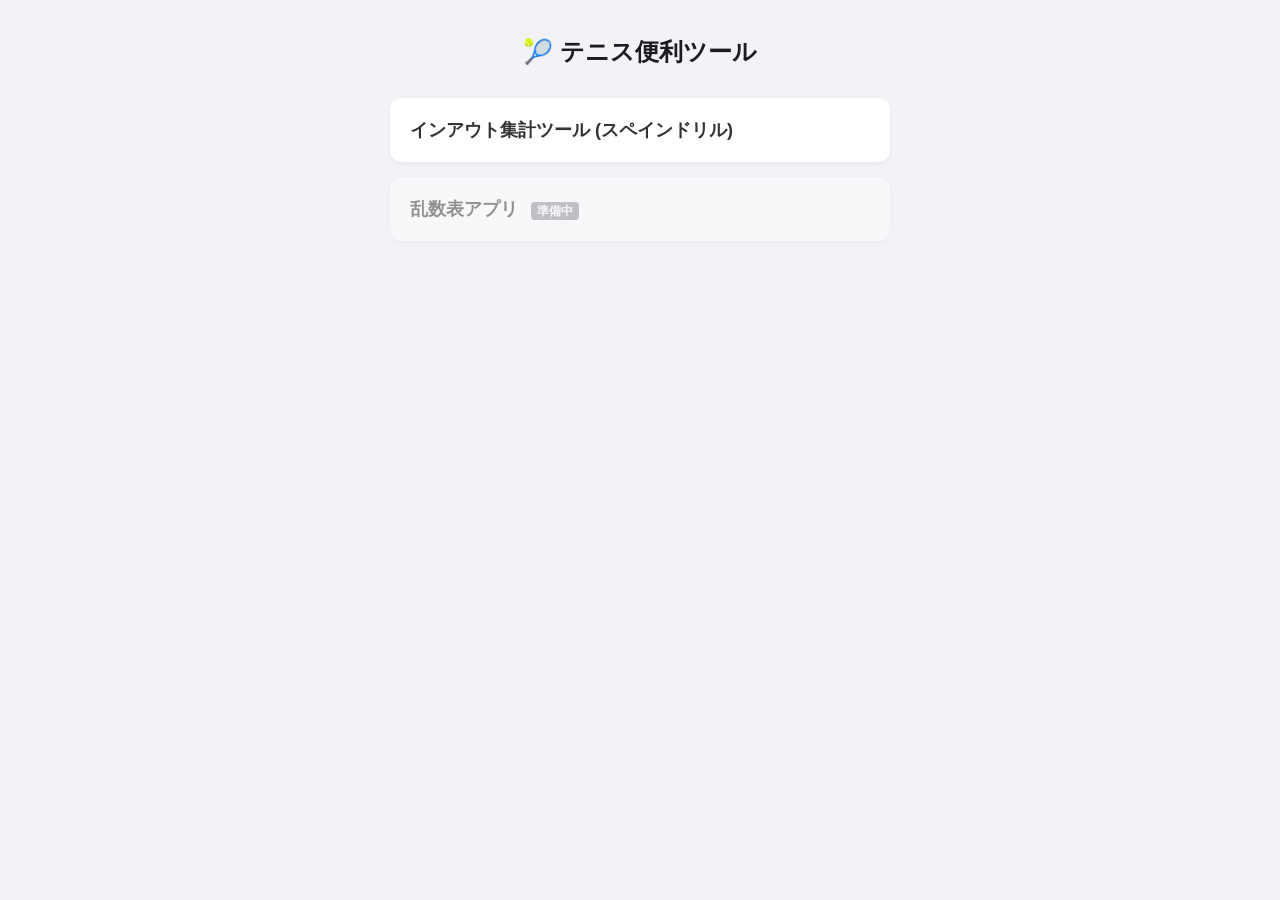
==== index.html @ 8fc0bf63 "Add files via upload" ====
<!DOCTYPE html>
<html lang="ja">
<head>
  <meta charset="UTF-8">
  <meta name="viewport" content="width=device-width, initial-scale=1.0">
  <title>テニスツール集</title>
  <style>
    body {
      font-family: -apple-system, BlinkMacSystemFont, "Segoe UI", Roboto, sans-serif;
      max-width: 500px;
      margin: 0 auto;
      padding: 20px;
      background-color: #f2f2f7;
    }
    h1 { text-align: center; color: #1c1c1e; font-size: 24px; }
    .menu-list { display: flex; flex-direction: column; gap: 15px; margin-top: 30px; }
    .menu-card {
      display: block;
      background: white;
      padding: 20px;
      border-radius: 12px;
      text-decoration: none;
      color: #333;
      box-shadow: 0 2px 5px rgba(0,0,0,0.05);
      font-weight: bold;
      font-size: 18px;
      transition: background 0.2s;
    }
    .menu-card:active { background: #e5e5ea; }
    .disabled { opacity: 0.5; pointer-events: none; }
    .badge { font-size: 12px; background: #8e8e93; color: white; padding: 2px 6px; border-radius: 4px; margin-left: 8px; }
  </style>
</head>
<body>
  <h1>🎾 テニス便利ツール</h1>
  <div class="menu-list">
    <a href="spain-drill.html" class="menu-card">
      インアウト集計ツール (スペインドリル)
    </a>
    <a href="#" class="menu-card disabled">
      乱数表アプリ <span class="badge">準備中</span>
    </a>
  </div>
</body>
</html>
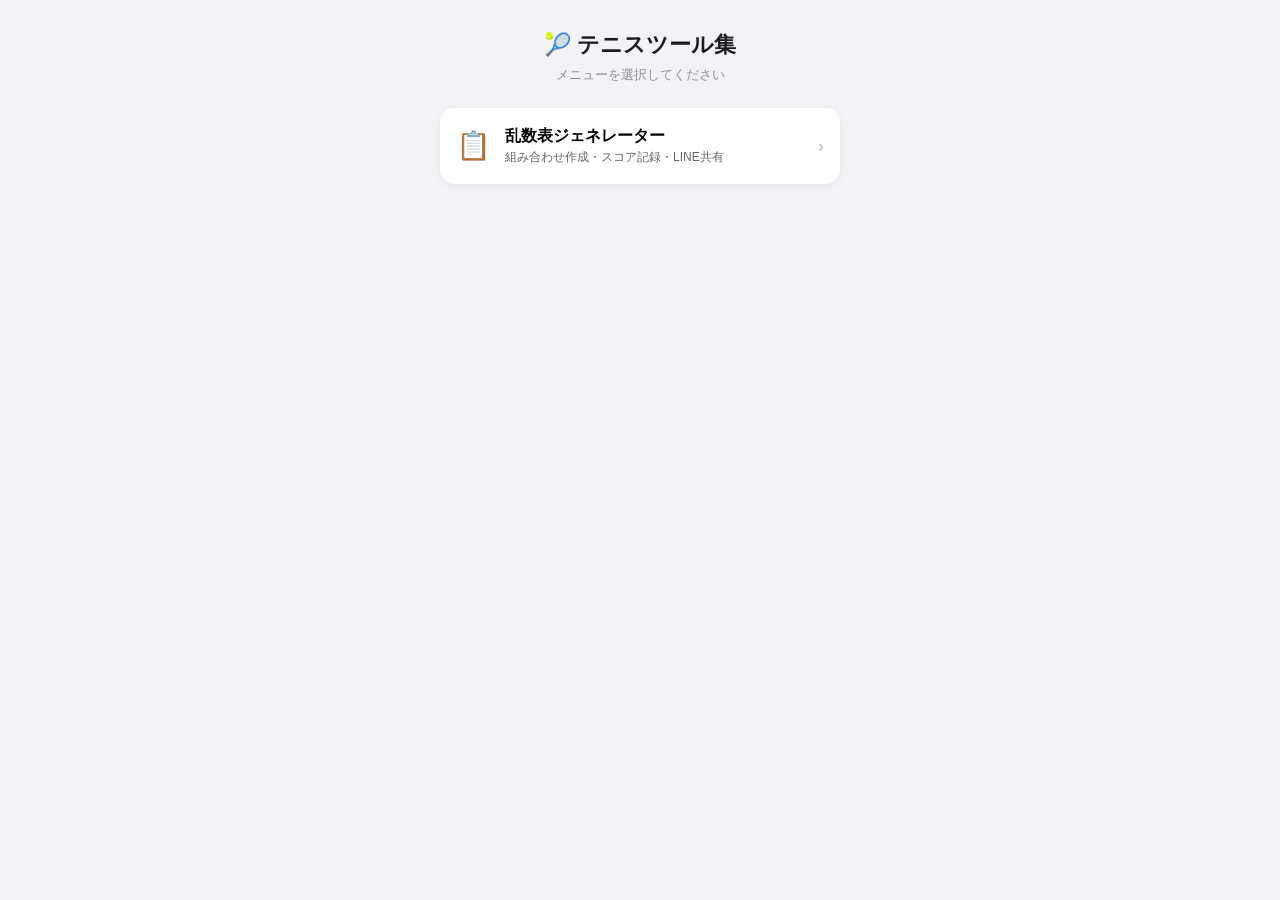
==== commit 21eed863: "Add files via upload 乱数表を追加" ====
--- a/index.html
+++ b/index.html
@@ -2,44 +2,115 @@
 <html lang="ja">
 <head>
   <meta charset="UTF-8">
-  <meta name="viewport" content="width=device-width, initial-scale=1.0">
-  <title>テニスツール集</title>
+  <meta name="viewport" content="width=device-width, initial-scale=1.0, maximum-scale=1.0, user-scalable=no">
+  <title>テニス ポータル</title>
   <style>
     body {
       font-family: -apple-system, BlinkMacSystemFont, "Segoe UI", Roboto, sans-serif;
-      max-width: 500px;
+      margin: 0;
+      padding: 20px 16px;
+      background-color: #f2f2f7;
+      color: #1c1c1e;
+      touch-action: manipulation;
+    }
+    
+    .header {
+      text-align: center;
+      margin-bottom: 24px;
+      margin-top: 10px;
+    }
+    .header h1 {
+      font-size: 22px;
+      margin: 0 0 6px 0;
+    }
+    .header p {
+      font-size: 13px;
+      color: #8e8e93;
+      margin: 0;
+    }
+
+    .card-list {
+      display: flex;
+      flex-direction: column;
+      gap: 16px;
+      max-width: 400px;
       margin: 0 auto;
-      padding: 20px;
-      background-color: #f2f2f7;
     }
-    h1 { text-align: center; color: #1c1c1e; font-size: 24px; }
-    .menu-list { display: flex; flex-direction: column; gap: 15px; margin-top: 30px; }
-    .menu-card {
-      display: block;
+
+    .app-card {
       background: white;
-      padding: 20px;
-      border-radius: 12px;
+      border-radius: 14px;
+      padding: 18px 16px;
       text-decoration: none;
-      color: #333;
-      box-shadow: 0 2px 5px rgba(0,0,0,0.05);
+      color: inherit;
+      box-shadow: 0 2px 6px rgba(0,0,0,0.06);
+      display: flex;
+      align-items: center;
+      justify-content: space-between;
+      transition: transform 0.1s ease, background-color 0.1s ease;
+    }
+
+    .app-card:active {
+      transform: scale(0.98);
+      background-color: #f9f9fb;
+    }
+
+    .card-info {
+      display: flex;
+      align-items: center;
+      gap: 14px;
+    }
+
+    .card-icon {
+      font-size: 28px;
+      line-height: 1;
+    }
+
+    .card-text {
+      display: flex;
+      flex-direction: column;
+    }
+
+    .card-title {
+      font-size: 16px;
       font-weight: bold;
+      color: #000;
+      margin-bottom: 2px;
+    }
+
+    .card-desc {
+      font-size: 12px;
+      color: #666;
+    }
+
+    .chevron {
+      color: #c7c7cc;
       font-size: 18px;
-      transition: background 0.2s;
+      font-weight: bold;
     }
-    .menu-card:active { background: #e5e5ea; }
-    .disabled { opacity: 0.5; pointer-events: none; }
-    .badge { font-size: 12px; background: #8e8e93; color: white; padding: 2px 6px; border-radius: 4px; margin-left: 8px; }
   </style>
 </head>
+
 <body>
-  <h1>🎾 テニス便利ツール</h1>
-  <div class="menu-list">
-    <a href="spain-drill.html" class="menu-card">
-      インアウト集計ツール (スペインドリル)
-    </a>
-    <a href="#" class="menu-card disabled">
-      乱数表アプリ <span class="badge">準備中</span>
+
+  <div class="header">
+    <h1>🎾 テニスツール集</h1>
+    <p>メニューを選択してください</p>
+  </div>
+
+  <div class="card-list">
+    <!-- 乱数表ジェネレーターへのリンク -->
+    <a href="ransu.html" class="app-card">
+      <div class="card-info">
+        <span class="card-icon">📋</span>
+        <div class="card-text">
+          <span class="card-title">乱数表ジェネレーター</span>
+          <span class="card-desc">組み合わせ作成・スコア記録・LINE共有</span>
+        </div>
+      </div>
+      <span class="chevron">›</span>
     </a>
   </div>
+
 </body>
 </html>
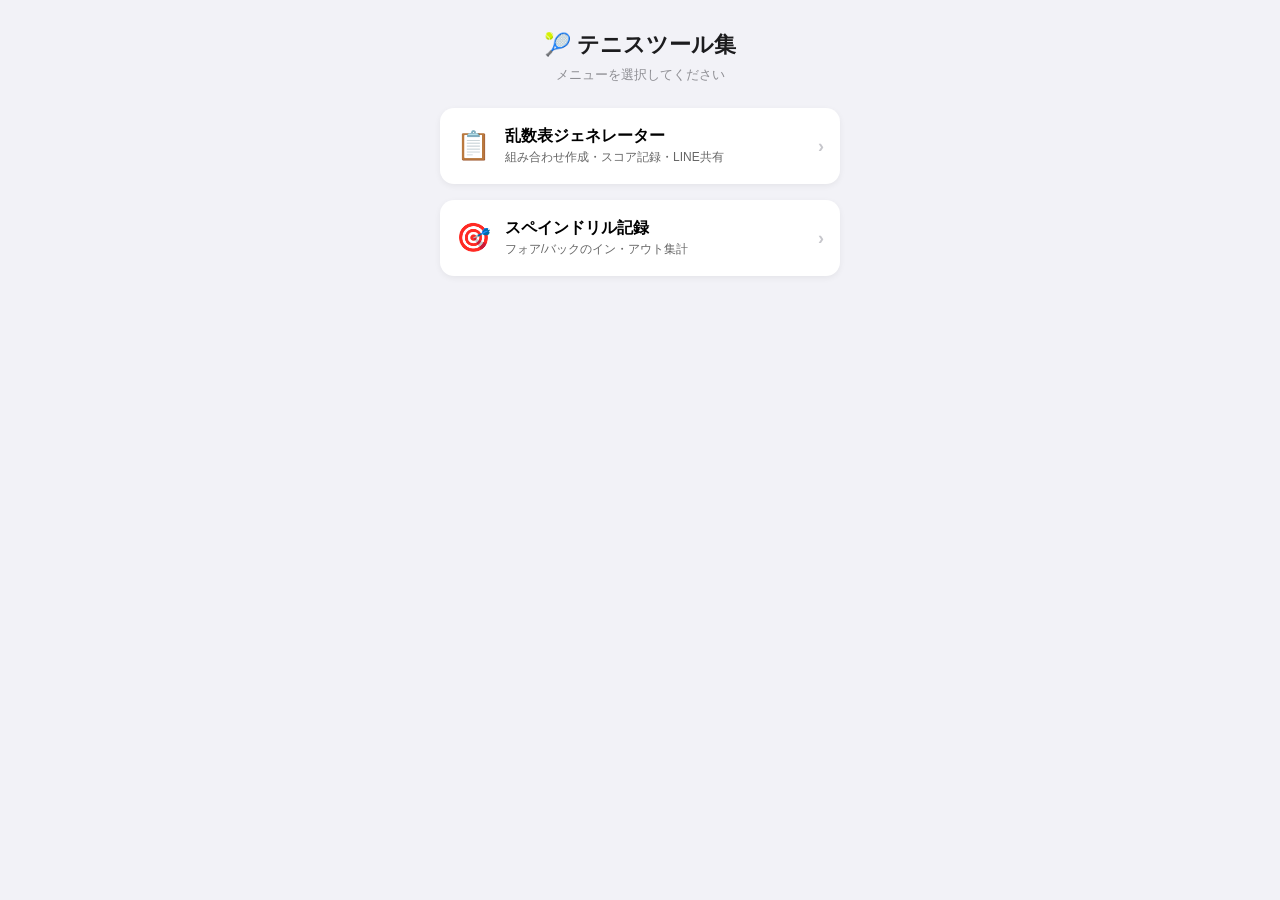
==== commit b0fc7e4c: "Add files via upload" ====
--- a/index.html
+++ b/index.html
@@ -99,7 +99,7 @@
   </div>
 
   <div class="card-list">
-    <!-- 乱数表ジェネレーターへのリンク -->
+    <!-- 乱数表ジェネレーター -->
     <a href="ransu.html" class="app-card">
       <div class="card-info">
         <span class="card-icon">📋</span>
@@ -110,6 +110,18 @@
       </div>
       <span class="chevron">›</span>
     </a>
+
+    <!-- スペインドリル (イン/アウト記録) -->
+    <a href="spain.html" class="app-card">
+      <div class="card-info">
+        <span class="card-icon">🎯</span>
+        <div class="card-text">
+          <span class="card-title">スペインドリル記録</span>
+          <span class="card-desc">フォア/バックのイン・アウト集計</span>
+        </div>
+      </div>
+      <span class="chevron">›</span>
+    </a>
   </div>
 
 </body>
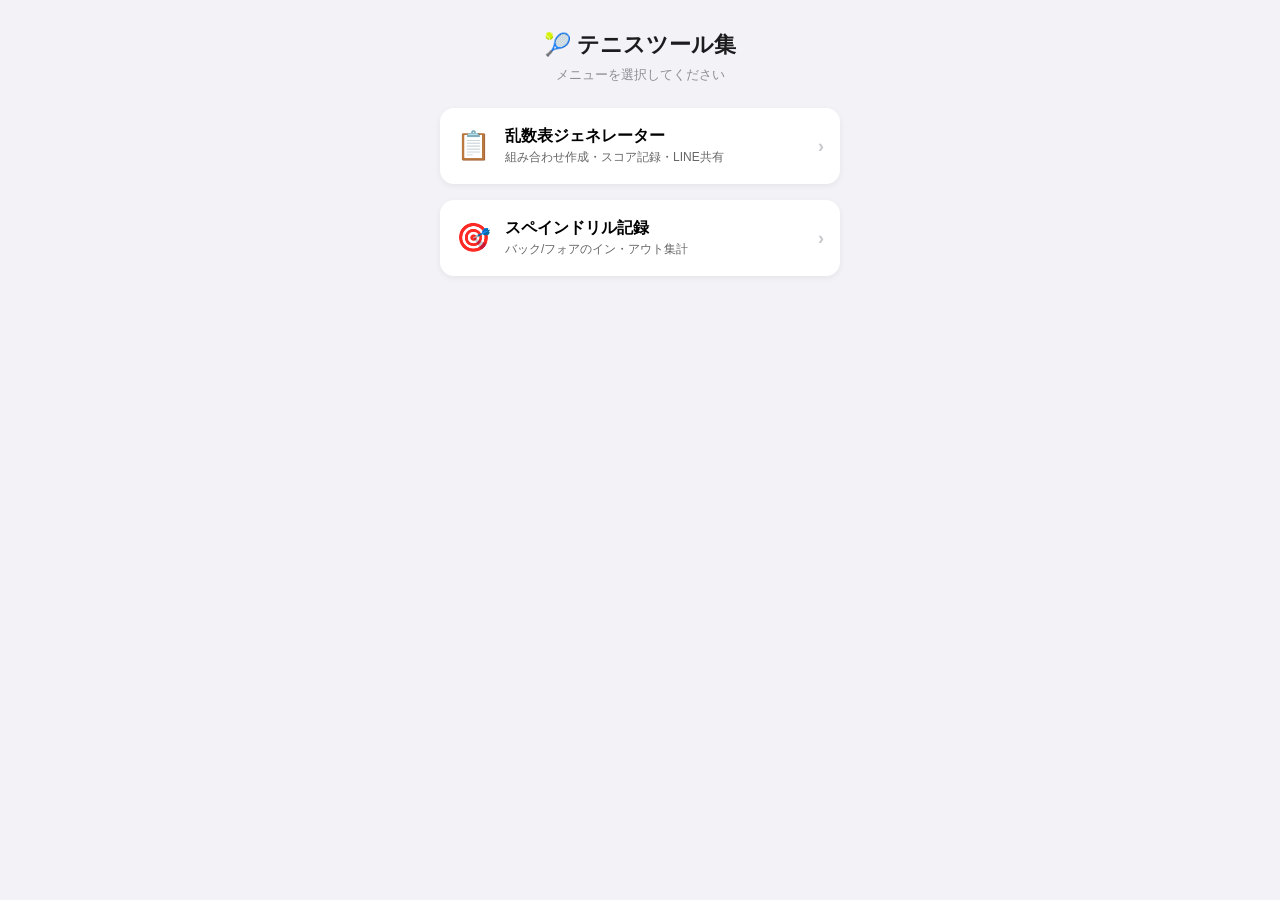
==== commit 052af6ac: "Add files via upload" ====
--- a/index.html
+++ b/index.html
@@ -112,12 +112,12 @@
     </a>
 
     <!-- スペインドリル (イン/アウト記録) -->
-    <a href="spain.html" class="app-card">
+    <a href="spain-drill.html" class="app-card">
       <div class="card-info">
         <span class="card-icon">🎯</span>
         <div class="card-text">
           <span class="card-title">スペインドリル記録</span>
-          <span class="card-desc">フォア/バックのイン・アウト集計</span>
+          <span class="card-desc">バック/フォアのイン・アウト集計</span>
         </div>
       </div>
       <span class="chevron">›</span>
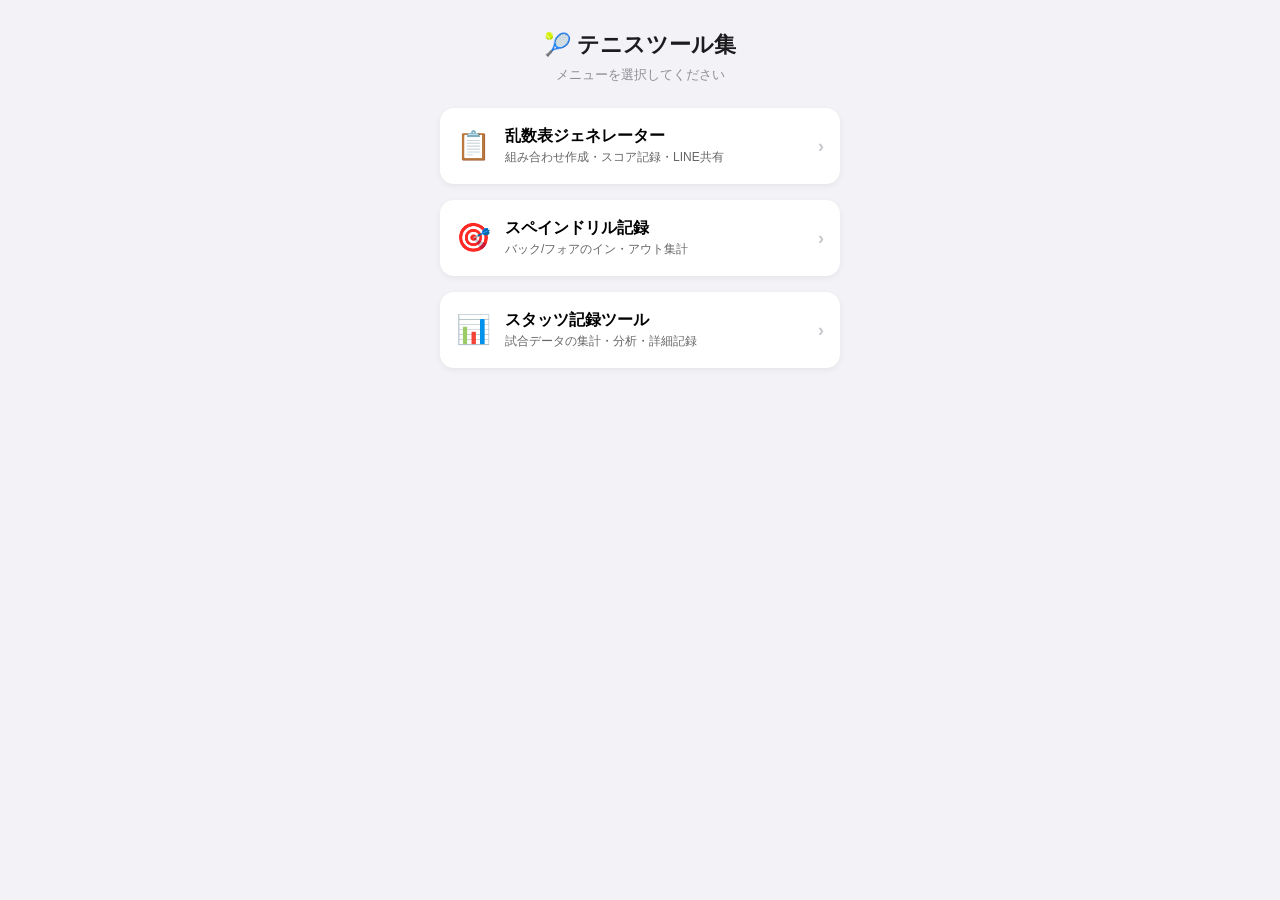
==== commit f8b29a83: "Add files via upload スタッツ記録ツールをリリース" ====
--- a/index.html
+++ b/index.html
@@ -99,7 +99,6 @@
   </div>
 
   <div class="card-list">
-    <!-- 乱数表ジェネレーター -->
     <a href="ransu.html" class="app-card">
       <div class="card-info">
         <span class="card-icon">📋</span>
@@ -111,7 +110,6 @@
       <span class="chevron">›</span>
     </a>
 
-    <!-- スペインドリル (イン/アウト記録) -->
     <a href="spain-drill.html" class="app-card">
       <div class="card-info">
         <span class="card-icon">🎯</span>
@@ -122,6 +120,17 @@
       </div>
       <span class="chevron">›</span>
     </a>
+
+    <a href="stats.html" class="app-card">
+      <div class="card-info">
+        <span class="card-icon">📊</span>
+        <div class="card-text">
+          <span class="card-title">スタッツ記録ツール</span>
+          <span class="card-desc">試合データの集計・分析・詳細記録</span>
+        </div>
+      </div>
+      <span class="chevron">›</span>
+    </a>
   </div>
 
 </body>
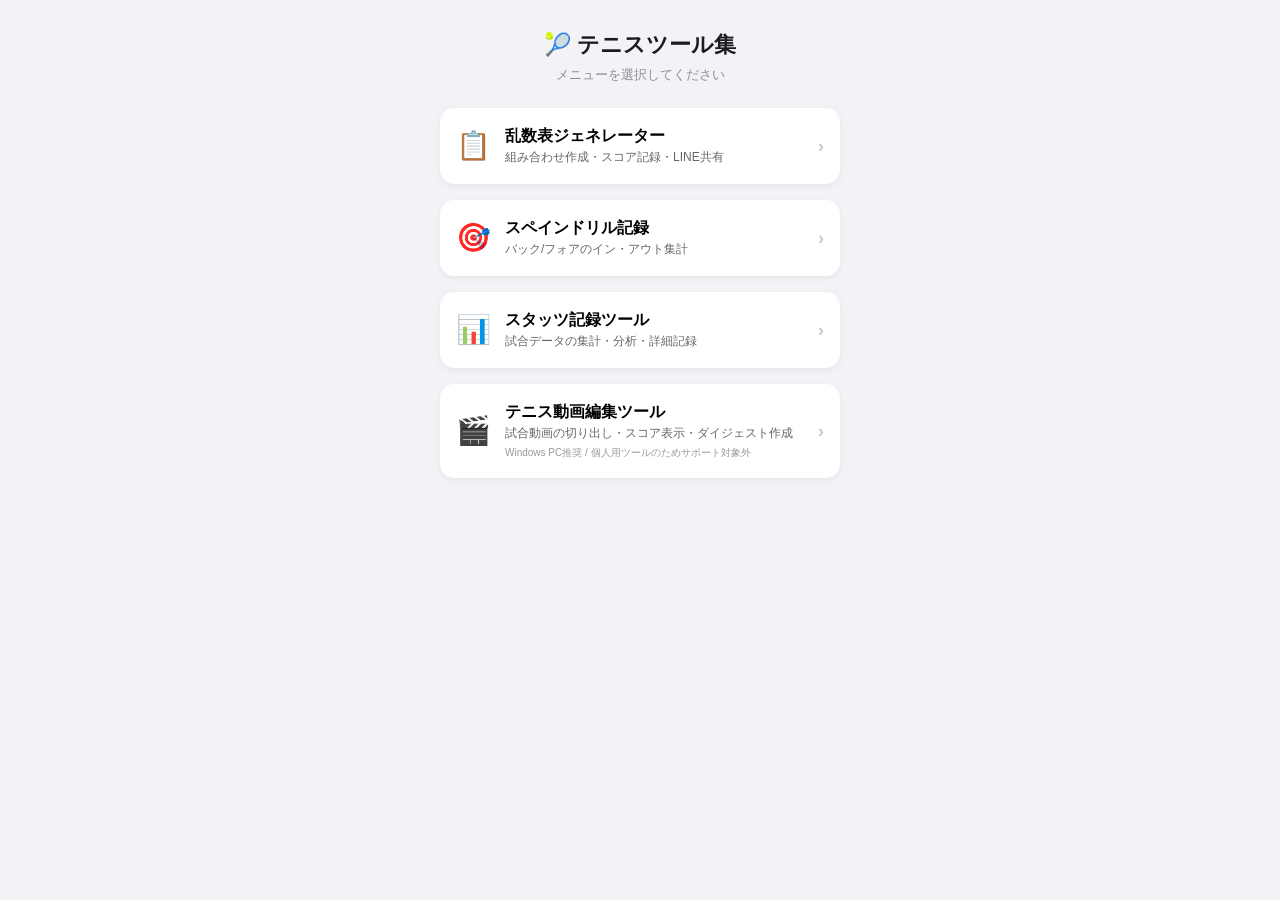
==== commit efe18ee2: "Update index.html" ====
--- a/index.html
+++ b/index.html
@@ -13,7 +13,7 @@
       color: #1c1c1e;
       touch-action: manipulation;
     }
-    
+
     .header {
       text-align: center;
       margin-bottom: 24px;
@@ -83,6 +83,13 @@
       color: #666;
     }
 
+    .card-note {
+      font-size: 10px;
+      color: #999;
+      margin-top: 4px;
+      line-height: 1.4;
+    }
+
     .chevron {
       color: #c7c7cc;
       font-size: 18px;
@@ -131,7 +138,19 @@
       </div>
       <span class="chevron">›</span>
     </a>
+
+    <a href="tennis_app.html" class="app-card">
+      <div class="card-info">
+        <span class="card-icon">🎬</span>
+        <div class="card-text">
+          <span class="card-title">テニス動画編集ツール</span>
+          <span class="card-desc">試合動画の切り出し・スコア表示・ダイジェスト作成</span>
+          <span class="card-note">Windows PC推奨 / 個人用ツールのためサポート対象外</span>
+        </div>
+      </div>
+      <span class="chevron">›</span>
+    </a>
   </div>
 
 </body>
-</html>+</html>
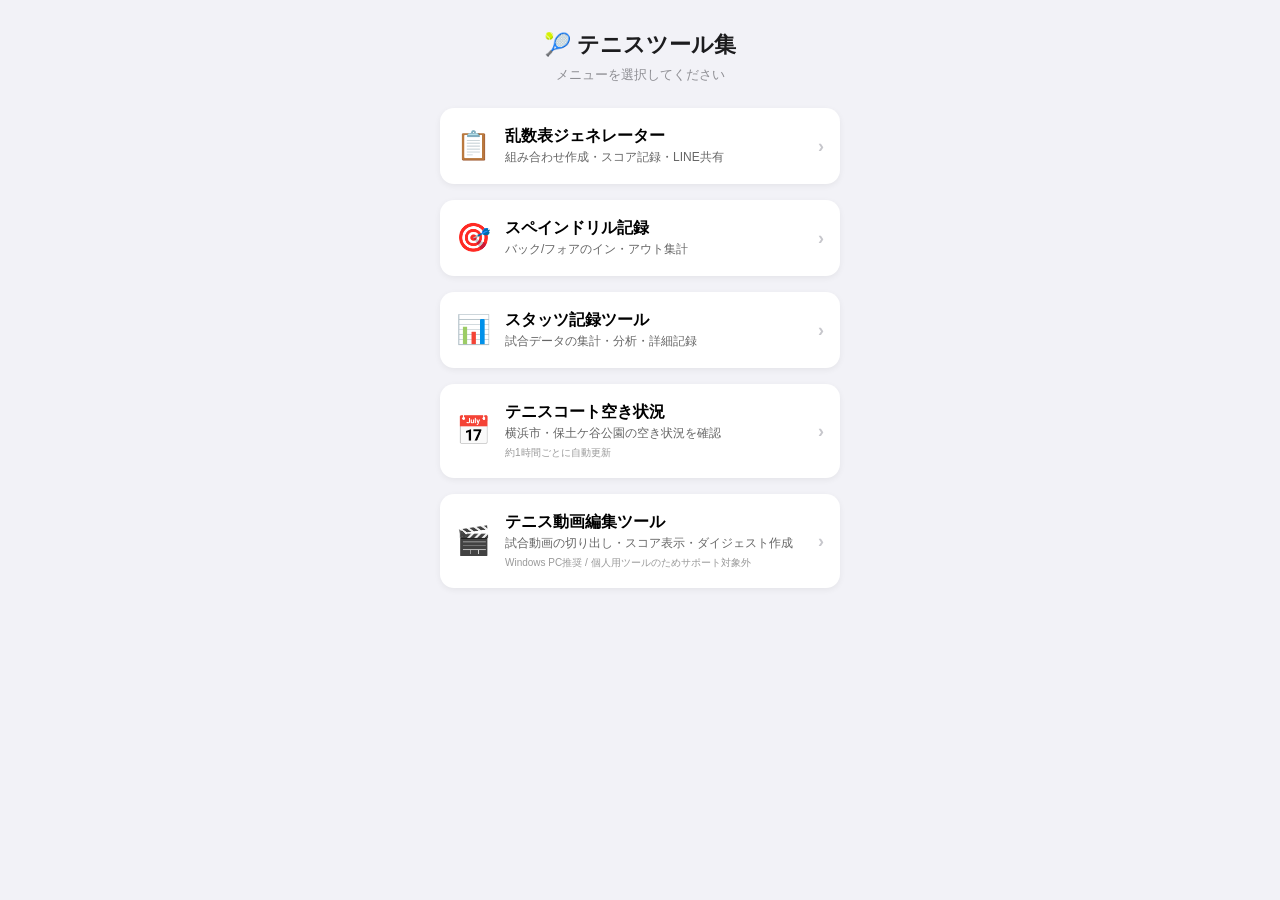
==== commit a2111969: "Add files via upload" ====
--- a/index.html
+++ b/index.html
@@ -1,156 +1,168 @@
-<!DOCTYPE html>
-<html lang="ja">
-<head>
-  <meta charset="UTF-8">
-  <meta name="viewport" content="width=device-width, initial-scale=1.0, maximum-scale=1.0, user-scalable=no">
-  <title>テニス ポータル</title>
-  <style>
-    body {
-      font-family: -apple-system, BlinkMacSystemFont, "Segoe UI", Roboto, sans-serif;
-      margin: 0;
-      padding: 20px 16px;
-      background-color: #f2f2f7;
-      color: #1c1c1e;
-      touch-action: manipulation;
-    }
-
-    .header {
-      text-align: center;
-      margin-bottom: 24px;
-      margin-top: 10px;
-    }
-    .header h1 {
-      font-size: 22px;
-      margin: 0 0 6px 0;
-    }
-    .header p {
-      font-size: 13px;
-      color: #8e8e93;
-      margin: 0;
-    }
-
-    .card-list {
-      display: flex;
-      flex-direction: column;
-      gap: 16px;
-      max-width: 400px;
-      margin: 0 auto;
-    }
-
-    .app-card {
-      background: white;
-      border-radius: 14px;
-      padding: 18px 16px;
-      text-decoration: none;
-      color: inherit;
-      box-shadow: 0 2px 6px rgba(0,0,0,0.06);
-      display: flex;
-      align-items: center;
-      justify-content: space-between;
-      transition: transform 0.1s ease, background-color 0.1s ease;
-    }
-
-    .app-card:active {
-      transform: scale(0.98);
-      background-color: #f9f9fb;
-    }
-
-    .card-info {
-      display: flex;
-      align-items: center;
-      gap: 14px;
-    }
-
-    .card-icon {
-      font-size: 28px;
-      line-height: 1;
-    }
-
-    .card-text {
-      display: flex;
-      flex-direction: column;
-    }
-
-    .card-title {
-      font-size: 16px;
-      font-weight: bold;
-      color: #000;
-      margin-bottom: 2px;
-    }
-
-    .card-desc {
-      font-size: 12px;
-      color: #666;
-    }
-
-    .card-note {
-      font-size: 10px;
-      color: #999;
-      margin-top: 4px;
-      line-height: 1.4;
-    }
-
-    .chevron {
-      color: #c7c7cc;
-      font-size: 18px;
-      font-weight: bold;
-    }
-  </style>
-</head>
-
-<body>
-
-  <div class="header">
-    <h1>🎾 テニスツール集</h1>
-    <p>メニューを選択してください</p>
-  </div>
-
-  <div class="card-list">
-    <a href="ransu.html" class="app-card">
-      <div class="card-info">
-        <span class="card-icon">📋</span>
-        <div class="card-text">
-          <span class="card-title">乱数表ジェネレーター</span>
-          <span class="card-desc">組み合わせ作成・スコア記録・LINE共有</span>
-        </div>
-      </div>
-      <span class="chevron">›</span>
-    </a>
-
-    <a href="spain-drill.html" class="app-card">
-      <div class="card-info">
-        <span class="card-icon">🎯</span>
-        <div class="card-text">
-          <span class="card-title">スペインドリル記録</span>
-          <span class="card-desc">バック/フォアのイン・アウト集計</span>
-        </div>
-      </div>
-      <span class="chevron">›</span>
-    </a>
-
-    <a href="stats.html" class="app-card">
-      <div class="card-info">
-        <span class="card-icon">📊</span>
-        <div class="card-text">
-          <span class="card-title">スタッツ記録ツール</span>
-          <span class="card-desc">試合データの集計・分析・詳細記録</span>
-        </div>
-      </div>
-      <span class="chevron">›</span>
-    </a>
-
-    <a href="tennis_app.html" class="app-card">
-      <div class="card-info">
-        <span class="card-icon">🎬</span>
-        <div class="card-text">
-          <span class="card-title">テニス動画編集ツール</span>
-          <span class="card-desc">試合動画の切り出し・スコア表示・ダイジェスト作成</span>
-          <span class="card-note">Windows PC推奨 / 個人用ツールのためサポート対象外</span>
-        </div>
-      </div>
-      <span class="chevron">›</span>
-    </a>
-  </div>
-
-</body>
-</html>
+<!DOCTYPE html>
+<html lang="ja">
+<head>
+  <meta charset="UTF-8">
+  <meta name="viewport" content="width=device-width, initial-scale=1.0, maximum-scale=1.0, user-scalable=no">
+  <title>テニス ポータル</title>
+  <style>
+    body {
+      font-family: -apple-system, BlinkMacSystemFont, "Segoe UI", Roboto, sans-serif;
+      margin: 0;
+      padding: 20px 16px;
+      background-color: #f2f2f7;
+      color: #1c1c1e;
+      touch-action: manipulation;
+    }
+
+    .header {
+      text-align: center;
+      margin-bottom: 24px;
+      margin-top: 10px;
+    }
+    .header h1 {
+      font-size: 22px;
+      margin: 0 0 6px 0;
+    }
+    .header p {
+      font-size: 13px;
+      color: #8e8e93;
+      margin: 0;
+    }
+
+    .card-list {
+      display: flex;
+      flex-direction: column;
+      gap: 16px;
+      max-width: 400px;
+      margin: 0 auto;
+    }
+
+    .app-card {
+      background: white;
+      border-radius: 14px;
+      padding: 18px 16px;
+      text-decoration: none;
+      color: inherit;
+      box-shadow: 0 2px 6px rgba(0,0,0,0.06);
+      display: flex;
+      align-items: center;
+      justify-content: space-between;
+      transition: transform 0.1s ease, background-color 0.1s ease;
+    }
+
+    .app-card:active {
+      transform: scale(0.98);
+      background-color: #f9f9fb;
+    }
+
+    .card-info {
+      display: flex;
+      align-items: center;
+      gap: 14px;
+    }
+
+    .card-icon {
+      font-size: 28px;
+      line-height: 1;
+    }
+
+    .card-text {
+      display: flex;
+      flex-direction: column;
+    }
+
+    .card-title {
+      font-size: 16px;
+      font-weight: bold;
+      color: #000;
+      margin-bottom: 2px;
+    }
+
+    .card-desc {
+      font-size: 12px;
+      color: #666;
+    }
+
+    .card-note {
+      font-size: 10px;
+      color: #999;
+      margin-top: 4px;
+      line-height: 1.4;
+    }
+
+    .chevron {
+      color: #c7c7cc;
+      font-size: 18px;
+      font-weight: bold;
+    }
+  </style>
+</head>
+
+<body>
+
+  <div class="header">
+    <h1>🎾 テニスツール集</h1>
+    <p>メニューを選択してください</p>
+  </div>
+
+  <div class="card-list">
+    <a href="ransu.html" class="app-card">
+      <div class="card-info">
+        <span class="card-icon">📋</span>
+        <div class="card-text">
+          <span class="card-title">乱数表ジェネレーター</span>
+          <span class="card-desc">組み合わせ作成・スコア記録・LINE共有</span>
+        </div>
+      </div>
+      <span class="chevron">›</span>
+    </a>
+
+    <a href="spain-drill.html" class="app-card">
+      <div class="card-info">
+        <span class="card-icon">🎯</span>
+        <div class="card-text">
+          <span class="card-title">スペインドリル記録</span>
+          <span class="card-desc">バック/フォアのイン・アウト集計</span>
+        </div>
+      </div>
+      <span class="chevron">›</span>
+    </a>
+
+    <a href="stats.html" class="app-card">
+      <div class="card-info">
+        <span class="card-icon">📊</span>
+        <div class="card-text">
+          <span class="card-title">スタッツ記録ツール</span>
+          <span class="card-desc">試合データの集計・分析・詳細記録</span>
+        </div>
+      </div>
+      <span class="chevron">›</span>
+    </a>
+
+    <a href="availability.html" class="app-card">
+      <div class="card-info">
+        <span class="card-icon">📅</span>
+        <div class="card-text">
+          <span class="card-title">テニスコート空き状況</span>
+          <span class="card-desc">横浜市・保土ケ谷公園の空き状況を確認</span>
+          <span class="card-note">約1時間ごとに自動更新</span>
+        </div>
+      </div>
+      <span class="chevron">›</span>
+    </a>
+
+    <a href="tennis_app.html" class="app-card">
+      <div class="card-info">
+        <span class="card-icon">🎬</span>
+        <div class="card-text">
+          <span class="card-title">テニス動画編集ツール</span>
+          <span class="card-desc">試合動画の切り出し・スコア表示・ダイジェスト作成</span>
+          <span class="card-note">Windows PC推奨 / 個人用ツールのためサポート対象外</span>
+        </div>
+      </div>
+      <span class="chevron">›</span>
+    </a>
+  </div>
+
+</body>
+</html>
